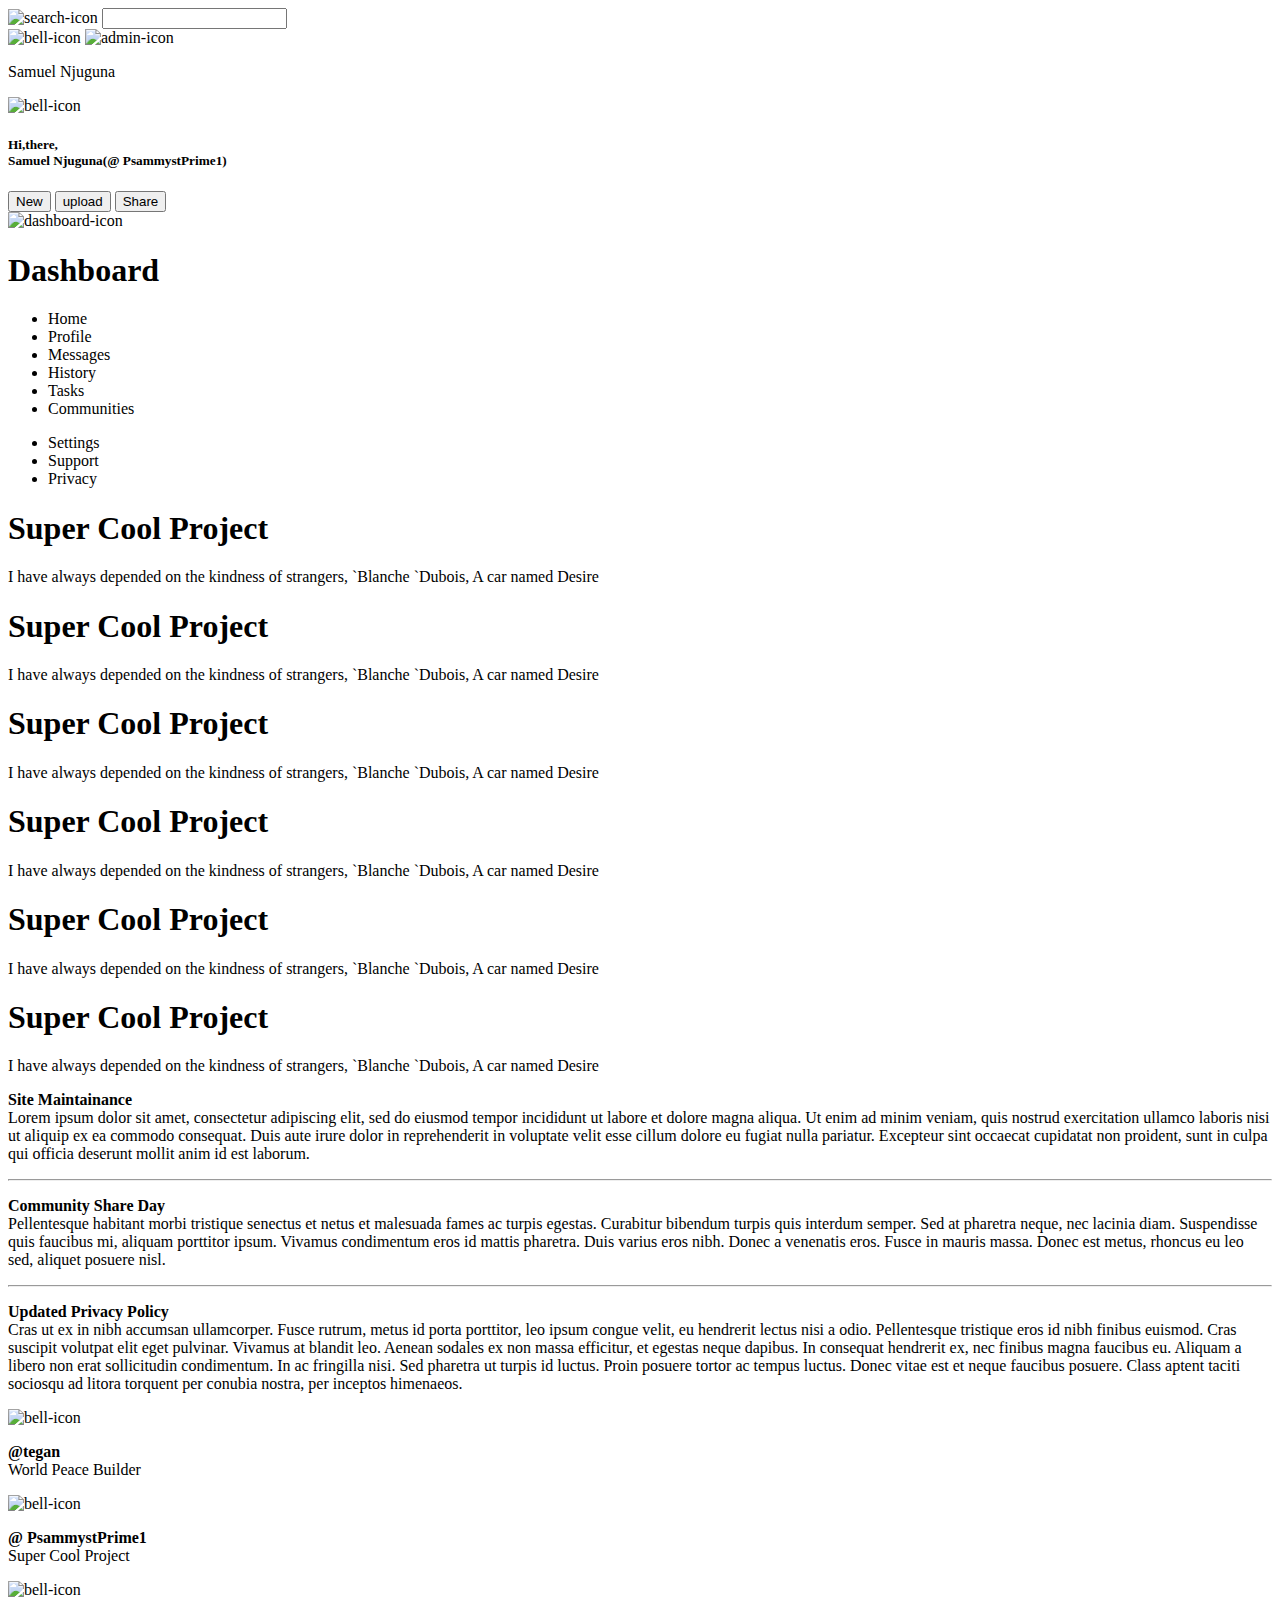
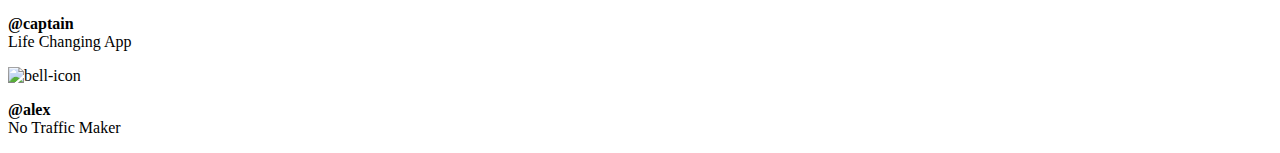
==== Admin.html @ 05f8319e "Update Admin.html" ====
<!DOCTYPE html>
<html lang="en">
<head>
    <meta charset="UTF-8">
    <meta name="viewport" content="width=device-width, initial-scale=1.0">
    <title>Admin</title>
    <link rel="stylesheet" href="Admin.css">
</head>
<body>
    <div class="container">
        <div class="header">
            <div class="first">
                <div class="left">
                     <img src="#" alt="search-icon">
                     <input type="text" name="search-bar" id="search-bar">
                </div>
                <div class="right">
                    <img src="" alt="bell-icon">
                    <img src="" alt="admin-icon">
                    <p>Samuel Njuguna</p>
                </div>
             </div>
            <div class="second">
                <div class="welcome">
                    <img src="#" alt="bell-icon">
                    <div class="greetings">
                      <h5>Hi,there,<br>Samuel Njuguna(@ PsammystPrime1)</h5>
                       
                    </div>
                </div>
                <div class="buttons">
                    <button>New</button>
                    <button>upload</button>
                    <button>Share</button>
                </div>
            </div>
        </div>

        <div class="dashboard">
            <div class="main">
                <img src="" alt="dashboard-icon">
                <h1>Dashboard</h1>
            </div>
            <div class="link1">
                <ul>
                    <li>Home</li>
                    <li>Profile</li>
                    <li>Messages</li>
                    <li>History</li>
                    <li>Tasks</li>
                    <li>Communities</li>
                </ul>
            </div>
            <div class="link2">
                <ul>
                    <li>Settings</li>
                    <li>Support</li>
                    <li>Privacy</li>
                </ul>
            </div>
        </div>

        <div class="articles">
            <div class="projects">
                <div class="card">
                    <h1>Super Cool Project</h1>
                    <p>I have always depended on the kindness of strangers, `Blanche `Dubois, A car named Desire</p>
                </div>
                <div class="card">
                    <h1>Super Cool Project</h1>
                    <p>I have always depended on the kindness of strangers, `Blanche `Dubois, A car named Desire</p>
                </div>
                <div class="card">
                    <h1>Super Cool Project</h1>
                    <p>I have always depended on the kindness of strangers, `Blanche `Dubois, A car named Desire</p>
                </div>
                <div class="card">
                    <h1>Super Cool Project</h1>
                    <p>I have always depended on the kindness of strangers, `Blanche `Dubois, A car named Desire</p>
                </div>
                <div class="card">
                    <h1>Super Cool Project</h1>
                    <p>I have always depended on the kindness of strangers, `Blanche `Dubois, A car named Desire</p>
                </div>
                <div class="card">
                    <h1>Super Cool Project</h1>
                    <p>I have always depended on the kindness of strangers, `Blanche `Dubois, A car named Desire</p>
                </div>
            </div>
            <div class="others">
            <div class="announcements">
                <div class="point">
                    <p><b>Site Maintainance </b><br>
                    Lorem  ipsum dolor sit amet, consectetur adipiscing elit, sed do eiusmod tempor incididunt ut labore et dolore magna aliqua. Ut enim ad minim veniam, quis nostrud exercitation ullamco laboris nisi ut aliquip ex ea commodo consequat. Duis aute irure dolor in reprehenderit in voluptate velit esse cillum dolore eu fugiat nulla pariatur. Excepteur sint occaecat cupidatat non proident, sunt in culpa qui officia deserunt mollit anim id est laborum.</p>
                     <hr>
                </div>
                <div class="point">
                    <p><b>Community Share Day</b><br>
                    Pellentesque habitant morbi tristique senectus et netus et malesuada fames ac turpis egestas. Curabitur bibendum turpis quis interdum semper. Sed at pharetra neque, nec lacinia diam. Suspendisse quis faucibus mi, aliquam porttitor ipsum. Vivamus condimentum eros id mattis pharetra. Duis varius eros nibh. Donec a venenatis eros. Fusce in mauris massa. Donec est metus, rhoncus eu leo sed, aliquet posuere nisl.</p>
                       <hr> 
                </div>
                <div class="point">
                    <p><b>Updated Privacy Policy</b><br>
                    Cras ut ex in nibh accumsan ullamcorper. Fusce rutrum, metus id porta porttitor, leo ipsum congue velit, eu hendrerit lectus nisi a odio. Pellentesque tristique eros id nibh finibus euismod. Cras suscipit volutpat elit eget pulvinar. Vivamus at blandit leo. Aenean sodales ex non massa efficitur, et egestas neque dapibus. In consequat hendrerit ex, nec finibus magna faucibus eu. Aliquam a libero non erat sollicitudin condimentum. In ac fringilla nisi. Sed pharetra ut turpis id luctus. Proin posuere tortor ac tempus luctus. Donec vitae est et neque faucibus posuere. Class aptent taciti sociosqu ad litora torquent per conubia nostra, per inceptos himenaeos.</p>
                </div>
            </div>
            <div class="trending">
                <div class="trenders" id="one">
                    <img src="#" alt="bell-icon">
                    <div class="tegan">                    
                      <p><b>@tegan</b><br>
                       World Peace Builder</p>
                </div>
                <div class="trenders" id="two">
                    <img src="#" alt="bell-icon">
                    <div class="PsammystPrime1">                                               
                        <p><b>@ PsammystPrime1</b><br>
                            Super Cool Project</p>
                </div>
                <div class="trenders" id="three">
                    <img src="#" alt="bell-icon">
                    <div class="captain">                
                       <p><b>@captain</b><br>
                        Life Changing App</p>
                </div>
                <div class="trenders" id="four">
                    <img src="#" alt="bell-icon">
                    <div class="alex">
                       <p><b>@alex</b><br>
                       No Traffic Maker </p>

                </div>
            </div>
            </div>
        </div>

    </div>
</body>
</html>
---- Admin.css ----

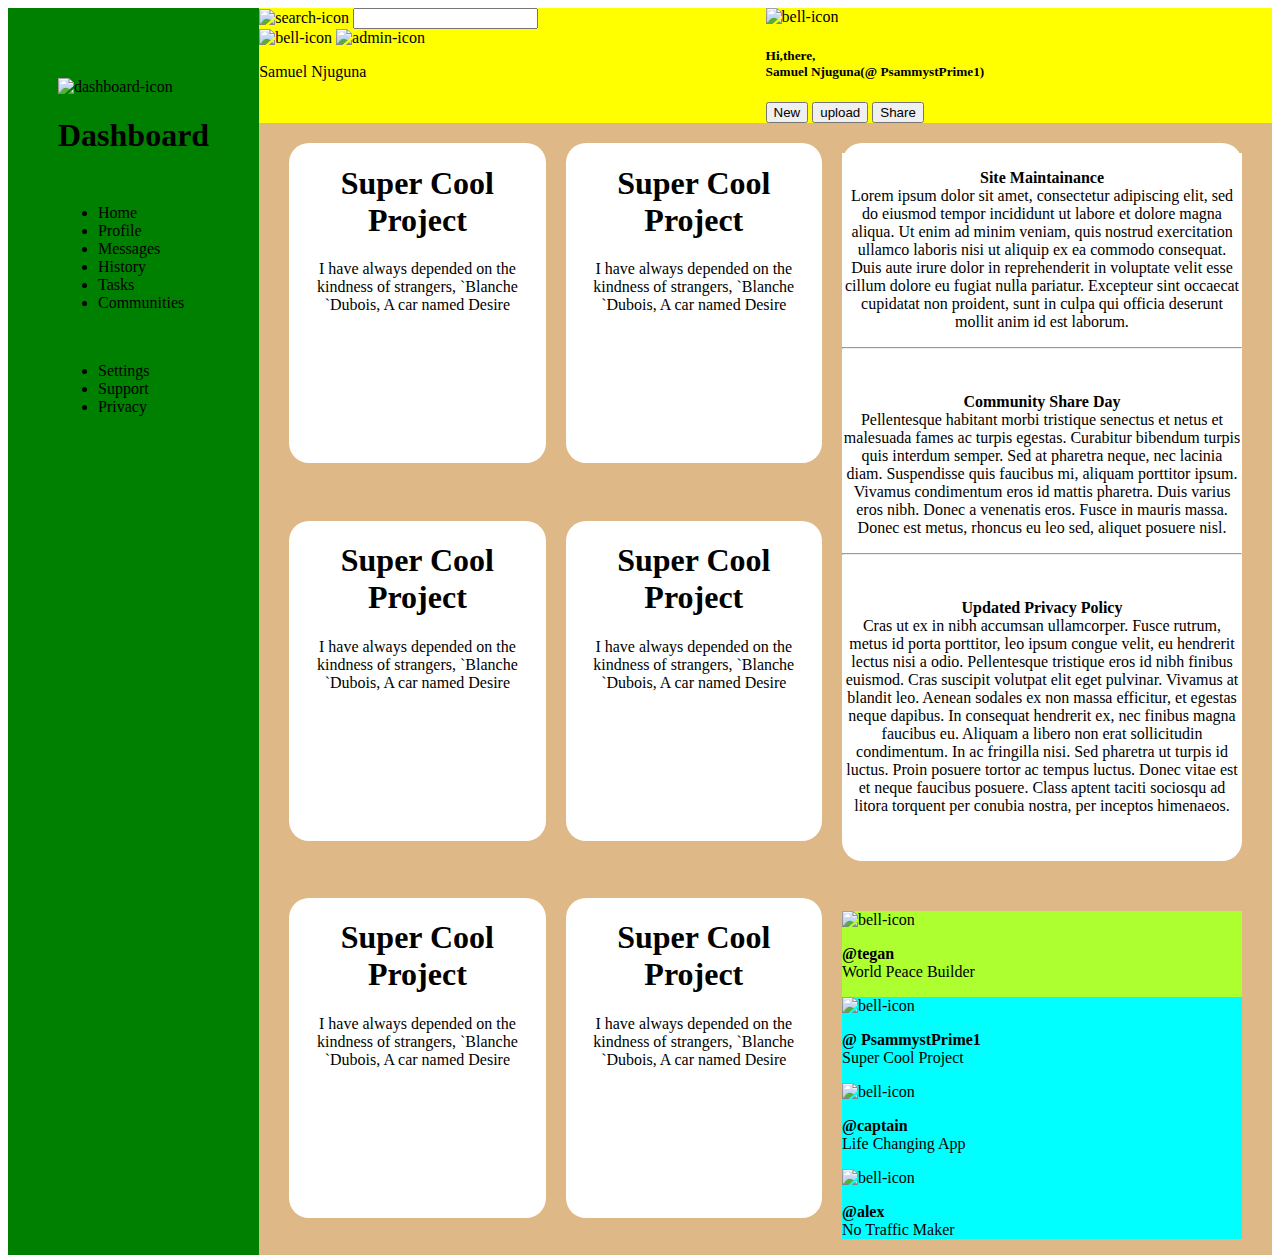
==== commit 88640f84: "Update Admin.html" ====
--- a/Admin.html
+++ b/Admin.html
@@ -9,7 +9,7 @@
 <body>
     <div class="container">
         <div class="header">
-            <div class="first">
+            <div class="top">
                 <div class="left">
                      <img src="#" alt="search-icon">
                      <input type="text" name="search-bar" id="search-bar">
@@ -20,13 +20,10 @@
                     <p>Samuel Njuguna</p>
                 </div>
              </div>
-            <div class="second">
-                <div class="welcome">
+            <div class="bottom">
+                <div class="b-left">
                     <img src="#" alt="bell-icon">
-                    <div class="greetings">
-                      <h5>Hi,there,<br>Samuel Njuguna(@ PsammystPrime1)</h5>
-                       
-                    </div>
+                    <h5>Hi,there,<br>Samuel Njuguna(@ PsammystPrime1)</h5>
                 </div>
                 <div class="buttons">
                     <button>New</button>
--- a/Admin.css
+++ b/Admin.css
@@ -1 +1,95 @@
 
+.container{
+    background: blue;
+    display: grid; 
+    height: 500px;
+
+
+    
+} 
+.header{
+   background: yellow;
+   grid-column: 2/4;
+   grid-row: 1/2;
+   display: grid;
+   grid-template-columns: repeat(2,1fr);
+}
+.first{
+   background: red;
+}
+
+.dashboard{
+   background: green;
+   grid-row: 1/3;
+   grid-column: 1/2;
+  padding-top: 20px;
+}
+.dashboard>div{
+   margin: 50px;
+}
+
+.articles{
+   display: grid;
+   grid-template-columns: 2fr  1fr;
+   background: burlywood;
+   gap: 20px;
+}
+
+.projects{
+   display: grid;
+   grid-template-columns:repeat(2,1fr) ;
+   gap: 20px;
+   padding: 20px 0px 0px 30px;
+
+}
+.card{
+   background: white;
+   height: 20em;
+   border-radius: 20px;
+   text-align: center;
+}
+.others{
+   background: burlywood(90, 29, 29);
+
+}
+.announcements{
+   background-color: white;
+  display: grid;
+  gap: 20px;
+  margin-top: 20px;
+  margin-bottom: 50px;
+  margin-right: 30px;
+  padding: 10px 0px 30px 0px;
+  border-radius: 20px;
+  grid-template-rows: repeat(3,minmax(100px 200px));
+}
+.point{
+   background-color: white;
+   text-align: center;
+}
+.point>p{
+   width: 400px;
+   }
+.trending{
+   background-color: blanchedalmond;
+   border-radius: 20px;
+   margin-right: 30px;
+
+   
+}
+.trenders{
+   background-color: aqua;
+
+   
+   
+}
+.trenders>div>p{
+   text-align: centesr;
+}
+#one{
+   background-color: greenyellow;
+   
+}
+.point>hr{
+ color: red;
+}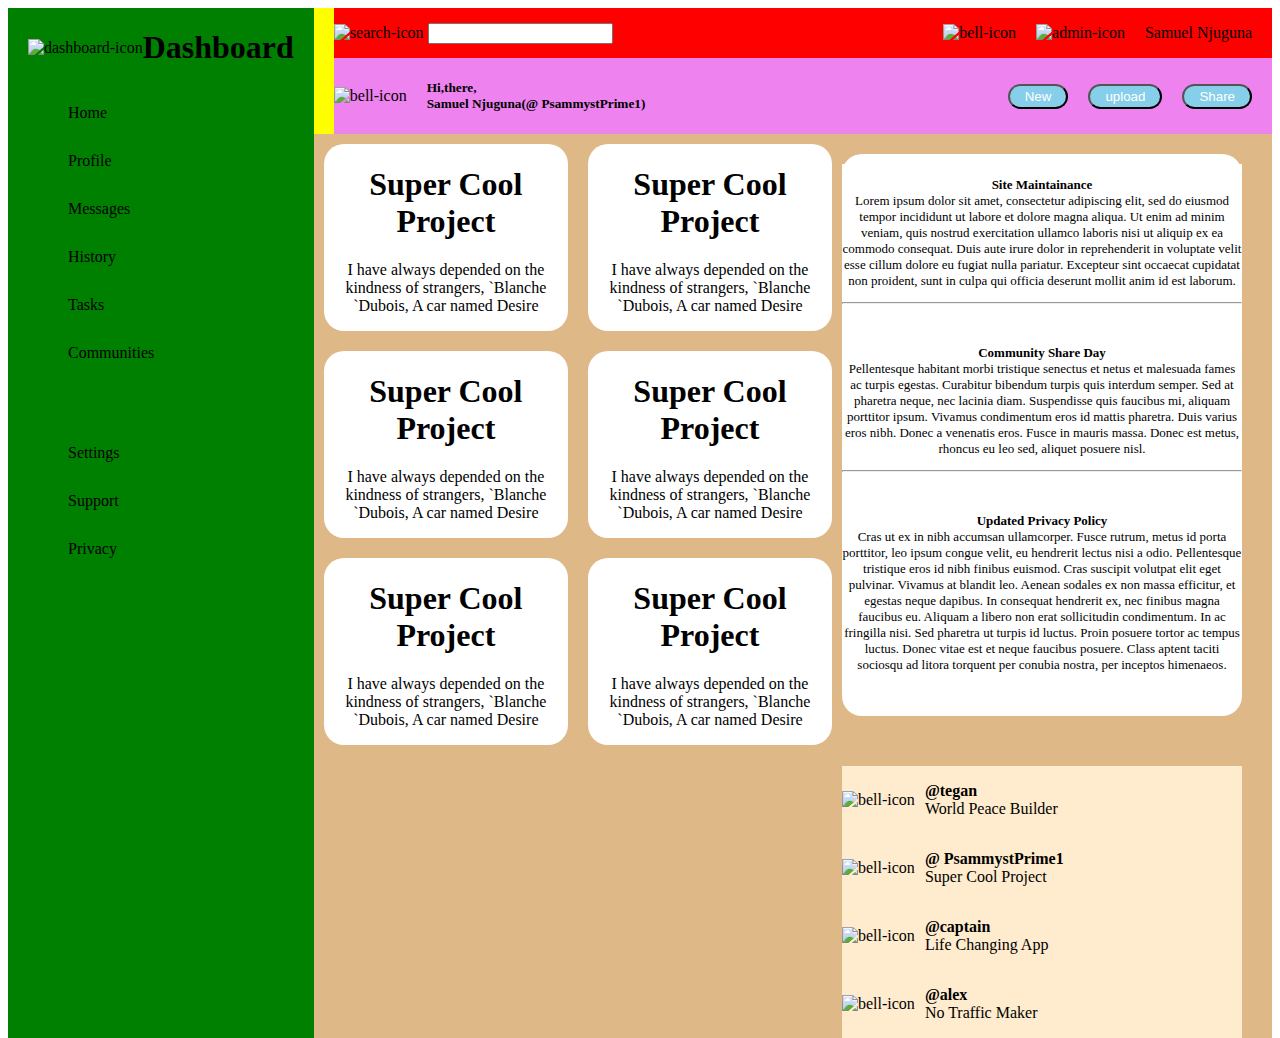
==== commit 9f01c319: "align class content" ====
--- a/Admin.html
+++ b/Admin.html
@@ -103,27 +103,26 @@
             </div>
             <div class="trending">
                 <div class="trenders" id="one">
-                    <img src="#" alt="bell-icon">
-                    <div class="tegan">                    
+                    <img src="#" alt="bell-icon">                  
                       <p><b>@tegan</b><br>
                        World Peace Builder</p>
                 </div>
                 <div class="trenders" id="two">
                     <img src="#" alt="bell-icon">
-                    <div class="PsammystPrime1">                                               
+                                                                
                         <p><b>@ PsammystPrime1</b><br>
                             Super Cool Project</p>
                 </div>
                 <div class="trenders" id="three">
                     <img src="#" alt="bell-icon">
-                    <div class="captain">                
+                                 
                        <p><b>@captain</b><br>
                         Life Changing App</p>
                 </div>
                 <div class="trenders" id="four">
                     <img src="#" alt="bell-icon">
-                    <div class="alex">
-                       <p><b>@alex</b><br>
+                    
+                    <p><b>@alex</b><br>
                        No Traffic Maker </p>
 
                 </div>
--- a/Admin.css
+++ b/Admin.css
@@ -2,49 +2,93 @@
 .container{
     background: blue;
     display: grid; 
-    height: 500px;
-
-
-    
+    height: 500px;    
 } 
+ul{
+   list-style: none;
+}
 .header{
    background: yellow;
    grid-column: 2/4;
    grid-row: 1/2;
    display: grid;
-   grid-template-columns: repeat(2,1fr);
+   padding-left: 20px;
+   /*grid-template-columns: repeat(2,1fr);*/
 }
-.first{
+.top{
    background: red;
+   display: flex;
+   justify-content: space-between;
+   align-items: center;
 }
-
+.right{
+      display: flex;
+      align-items: center;
+      gap: 20px;
+      padding-right: 20px;
+   }
+.bottom{
+   background: violet;
+   display: flex;
+   justify-content: space-between;
+   align-items: center;
+}
+.buttons{
+   display: flex;
+   gap: 20px;
+   padding-right: 20px;
+   border-radius: 20px;
+}
+button{
+   border-radius: 15px;
+   background-color: skyblue;
+   padding: 3px 15px 3px 15px;
+   color: white;
+}
+.b-left{
+   display: flex;
+   align-items: center;
+   gap: 20px;
+}
 .dashboard{
    background: green;
    grid-row: 1/3;
    grid-column: 1/2;
-  padding-top: 20px;
+   display: flex;
+   flex-direction: column;
+   padding: 0px 20px 20px 20px;
 }
-.dashboard>div{
-   margin: 50px;
+.main{
+   display: flex;
+   align-items: center;
+}
+.link1{
+margin-bottom: 50px;
+
+}
+ul{
+   display: flex;
+   flex-direction: column;
+   gap: 30px;
 }
 
 .articles{
    display: grid;
    grid-template-columns: 2fr  1fr;
    background: burlywood;
-   gap: 20px;
+   gap: 10px;
+   
 }
 
 .projects{
    display: grid;
    grid-template-columns:repeat(2,1fr) ;
+   grid-template-rows: repeat(3,min-content);
    gap: 20px;
-   padding: 20px 0px 0px 30px;
-
+   margin: 10px 0px 0px 10px;
 }
 .card{
    background: white;
-   height: 20em;
    border-radius: 20px;
    text-align: center;
 }
@@ -69,27 +113,17 @@
 }
 .point>p{
    width: 400px;
+   font-size: small;
    }
 .trending{
    background-color: blanchedalmond;
-   border-radius: 20px;
    margin-right: 30px;
+   display: flex;
+   flex-direction: column;
 
-   
 }
 .trenders{
-   background-color: aqua;
-
-   
-   
+      display: flex;
+     align-items: center;
+     gap: 10px;
 }
-.trenders>div>p{
-   text-align: centesr;
-}
-#one{
-   background-color: greenyellow;
-   
-}
-.point>hr{
- color: red;
-}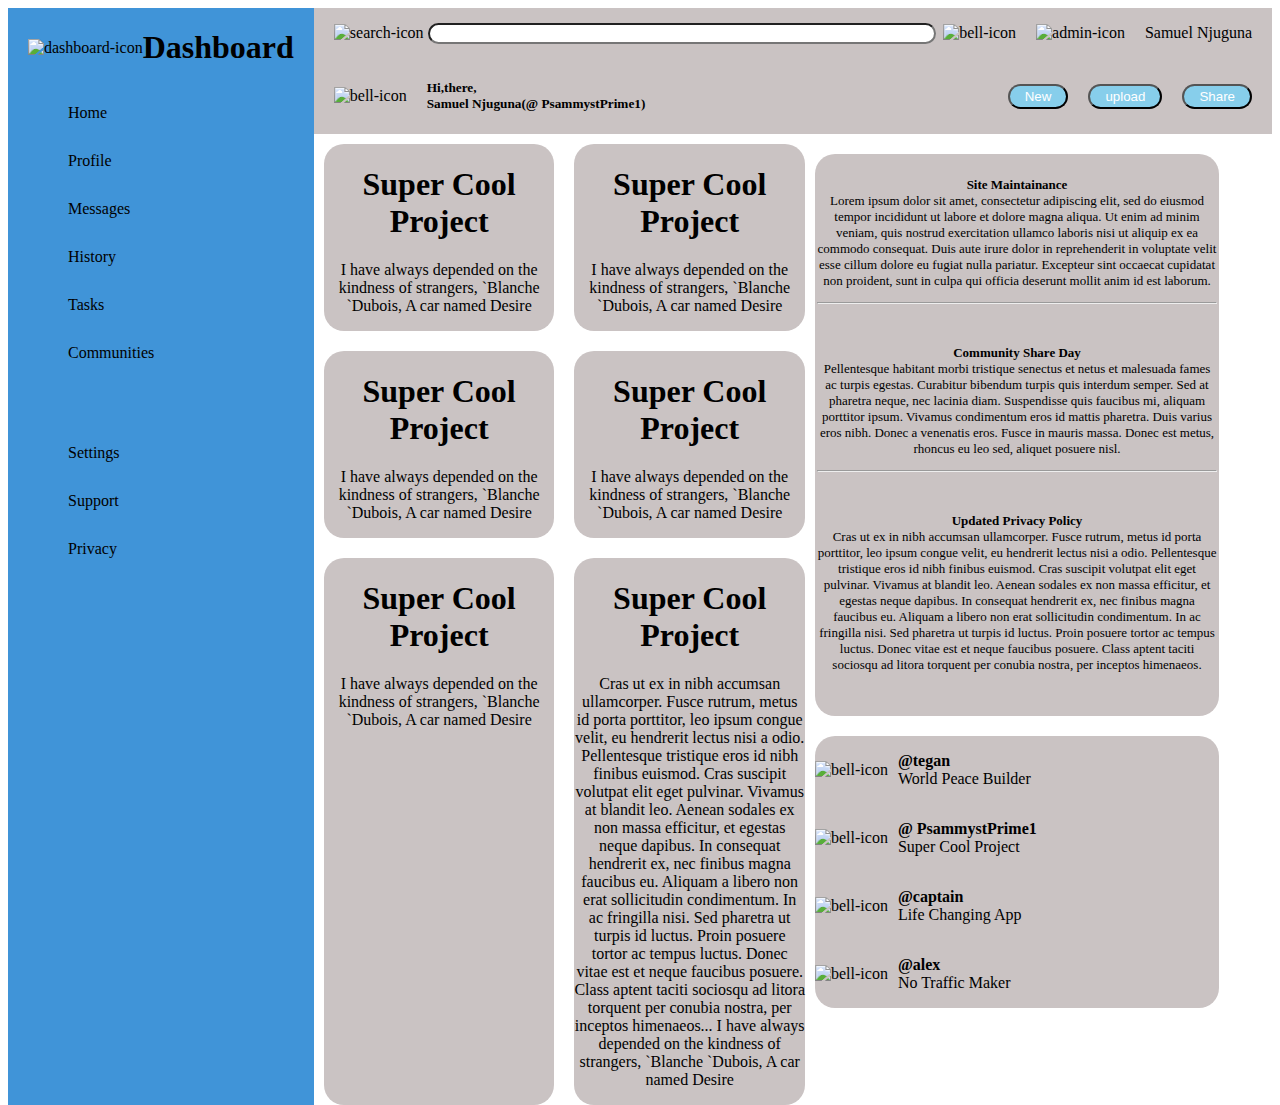
==== commit 8a7a2526: "update styles and name tags" ====
--- a/Admin.html
+++ b/Admin.html
@@ -21,7 +21,7 @@
                 </div>
              </div>
             <div class="bottom">
-                <div class="b-left">
+                <div class="bottom-left">
                     <img src="#" alt="bell-icon">
                     <h5>Hi,there,<br>Samuel Njuguna(@ PsammystPrime1)</h5>
                 </div>
@@ -81,7 +81,8 @@
                 </div>
                 <div class="card">
                     <h1>Super Cool Project</h1>
-                    <p>I have always depended on the kindness of strangers, `Blanche `Dubois, A car named Desire</p>
+                    <p>                    Cras ut ex in nibh accumsan ullamcorper. Fusce rutrum, metus id porta porttitor, leo ipsum congue velit, eu hendrerit lectus nisi a odio. Pellentesque tristique eros id nibh finibus euismod. Cras suscipit volutpat elit eget pulvinar. Vivamus at blandit leo. Aenean sodales ex non massa efficitur, et egestas neque dapibus. In consequat hendrerit ex, nec finibus magna faucibus eu. Aliquam a libero non erat sollicitudin condimentum. In ac fringilla nisi. Sed pharetra ut turpis id luctus. Proin posuere tortor ac tempus luctus. Donec vitae est et neque faucibus posuere. Class aptent taciti sociosqu ad litora torquent per conubia nostra, per inceptos himenaeos...
+                    I have always depended on the kindness of strangers, `Blanche `Dubois, A car named Desire</p>
                 </div>
             </div>
             <div class="others">
@@ -108,20 +109,17 @@
                        World Peace Builder</p>
                 </div>
                 <div class="trenders" id="two">
-                    <img src="#" alt="bell-icon">
-                                                                
+                    <img src="#" alt="bell-icon">                                                               
                         <p><b>@ PsammystPrime1</b><br>
                             Super Cool Project</p>
                 </div>
                 <div class="trenders" id="three">
-                    <img src="#" alt="bell-icon">
-                                 
+                    <img src="#" alt="bell-icon">                                 
                        <p><b>@captain</b><br>
                         Life Changing App</p>
                 </div>
                 <div class="trenders" id="four">
-                    <img src="#" alt="bell-icon">
-                    
+                    <img src="#" alt="bell-icon">    
                     <p><b>@alex</b><br>
                        No Traffic Maker </p>
 
--- a/Admin.css
+++ b/Admin.css
@@ -1,6 +1,5 @@
 
 .container{
-    background: blue;
     display: grid; 
     height: 500px;    
 } 
@@ -8,15 +7,14 @@
    list-style: none;
 }
 .header{
-   background: yellow;
+   background: rgb(202, 195, 195);
    grid-column: 2/4;
    grid-row: 1/2;
    display: grid;
    padding-left: 20px;
-   /*grid-template-columns: repeat(2,1fr);*/
 }
 .top{
-   background: red;
+   background: rgb(202, 195, 195);
    display: flex;
    justify-content: space-between;
    align-items: center;
@@ -28,7 +26,7 @@
       padding-right: 20px;
    }
 .bottom{
-   background: violet;
+   background: rgb(202, 195, 195);
    display: flex;
    justify-content: space-between;
    align-items: center;
@@ -45,13 +43,13 @@
    padding: 3px 15px 3px 15px;
    color: white;
 }
-.b-left{
+.bottom-left{
    display: flex;
    align-items: center;
    gap: 20px;
 }
 .dashboard{
-   background: green;
+   background: rgb(64, 148, 216);
    grid-row: 1/3;
    grid-column: 1/2;
    display: flex;
@@ -70,12 +68,16 @@
    display: flex;
    flex-direction: column;
    gap: 30px;
+   font-size: medium;
+}
+input{
+   border-radius: 20px;
+   width: 500px;
 }
 
 .articles{
    display: grid;
    grid-template-columns: 2fr  1fr;
-   background: burlywood;
    gap: 10px;
    
 }
@@ -88,7 +90,7 @@
    margin: 10px 0px 0px 10px;
 }
 .card{
-   background: white;
+   background: rgb(202, 195, 195);
    border-radius: 20px;
    text-align: center;
 }
@@ -97,18 +99,18 @@
 
 }
 .announcements{
-   background-color: white;
+   background-color: rgb(202, 195, 195);
   display: grid;
   gap: 20px;
   margin-top: 20px;
-  margin-bottom: 50px;
+  margin-bottom: 20px;
   margin-right: 30px;
-  padding: 10px 0px 30px 0px;
+  padding: 10px 2px 30px 2px;
   border-radius: 20px;
   grid-template-rows: repeat(3,minmax(100px 200px));
+
 }
 .point{
-   background-color: white;
    text-align: center;
 }
 .point>p{
@@ -116,8 +118,9 @@
    font-size: small;
    }
 .trending{
-   background-color: blanchedalmond;
+   background-color: rgb(202, 195, 195);
    margin-right: 30px;
+   border-radius: 20px;
    display: flex;
    flex-direction: column;
 
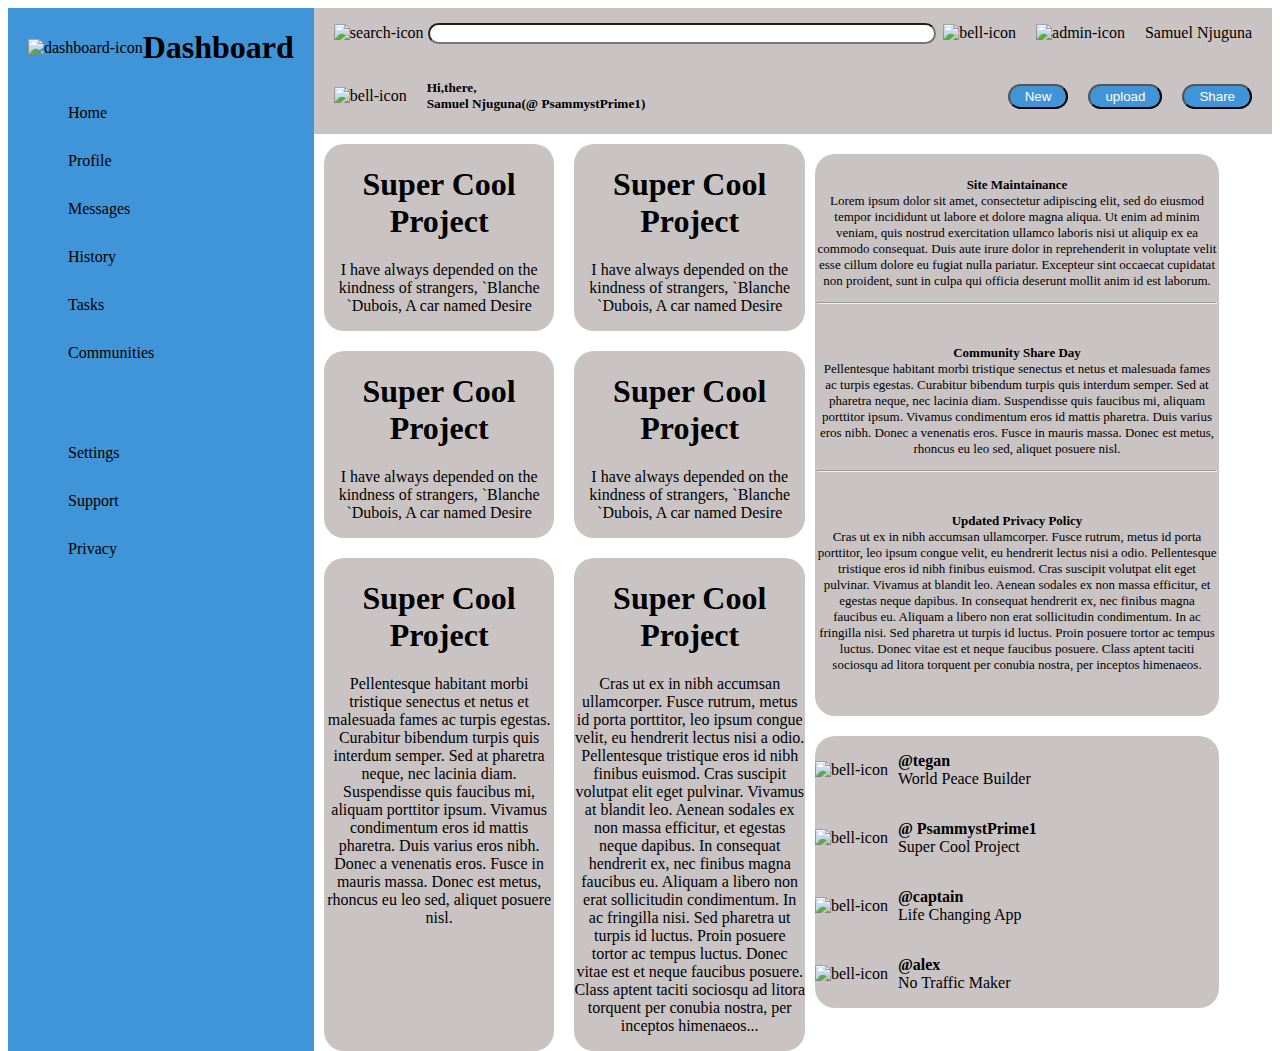
==== commit 0d40e14a: "update styles" ====
--- a/Admin.html
+++ b/Admin.html
@@ -77,12 +77,13 @@
                 </div>
                 <div class="card">
                     <h1>Super Cool Project</h1>
-                    <p>I have always depended on the kindness of strangers, `Blanche `Dubois, A car named Desire</p>
+                    <p> Pellentesque habitant morbi tristique senectus et netus et malesuada fames ac turpis egestas. Curabitur bibendum turpis quis interdum semper. Sed at pharetra neque, nec lacinia diam. Suspendisse quis faucibus mi, aliquam porttitor ipsum. Vivamus condimentum eros id mattis pharetra. Duis varius eros nibh. Donec a venenatis eros. Fusce in mauris massa. Donec est metus, rhoncus eu leo sed, aliquet posuere nisl.</p>
+
                 </div>
                 <div class="card">
                     <h1>Super Cool Project</h1>
-                    <p>                    Cras ut ex in nibh accumsan ullamcorper. Fusce rutrum, metus id porta porttitor, leo ipsum congue velit, eu hendrerit lectus nisi a odio. Pellentesque tristique eros id nibh finibus euismod. Cras suscipit volutpat elit eget pulvinar. Vivamus at blandit leo. Aenean sodales ex non massa efficitur, et egestas neque dapibus. In consequat hendrerit ex, nec finibus magna faucibus eu. Aliquam a libero non erat sollicitudin condimentum. In ac fringilla nisi. Sed pharetra ut turpis id luctus. Proin posuere tortor ac tempus luctus. Donec vitae est et neque faucibus posuere. Class aptent taciti sociosqu ad litora torquent per conubia nostra, per inceptos himenaeos...
-                    I have always depended on the kindness of strangers, `Blanche `Dubois, A car named Desire</p>
+                    <p>Cras ut ex in nibh accumsan ullamcorper. Fusce rutrum, metus id porta porttitor, leo ipsum congue velit, eu hendrerit lectus nisi a odio. Pellentesque tristique eros id nibh finibus euismod. Cras suscipit volutpat elit eget pulvinar. Vivamus at blandit leo. Aenean sodales ex non massa efficitur, et egestas neque dapibus. In consequat hendrerit ex, nec finibus magna faucibus eu. Aliquam a libero non erat sollicitudin condimentum. In ac fringilla nisi. Sed pharetra ut turpis id luctus. Proin posuere tortor ac tempus luctus. Donec vitae est et neque faucibus posuere. Class aptent taciti sociosqu ad litora torquent per conubia nostra, per inceptos himenaeos...
+                    </p>
                 </div>
             </div>
             <div class="others">
--- a/Admin.css
+++ b/Admin.css
@@ -39,9 +39,12 @@
 }
 button{
    border-radius: 15px;
-   background-color: skyblue;
+   background-color: rgb(64, 148, 216);
    padding: 3px 15px 3px 15px;
    color: white;
+}
+button:hover{
+   background-color: aquamarine;
 }
 .bottom-left{
    display: flex;
@@ -69,6 +72,9 @@
    flex-direction: column;
    gap: 30px;
    font-size: medium;
+}
+li:hover{
+   background-color: aquamarine;
 }
 input{
    border-radius: 20px;
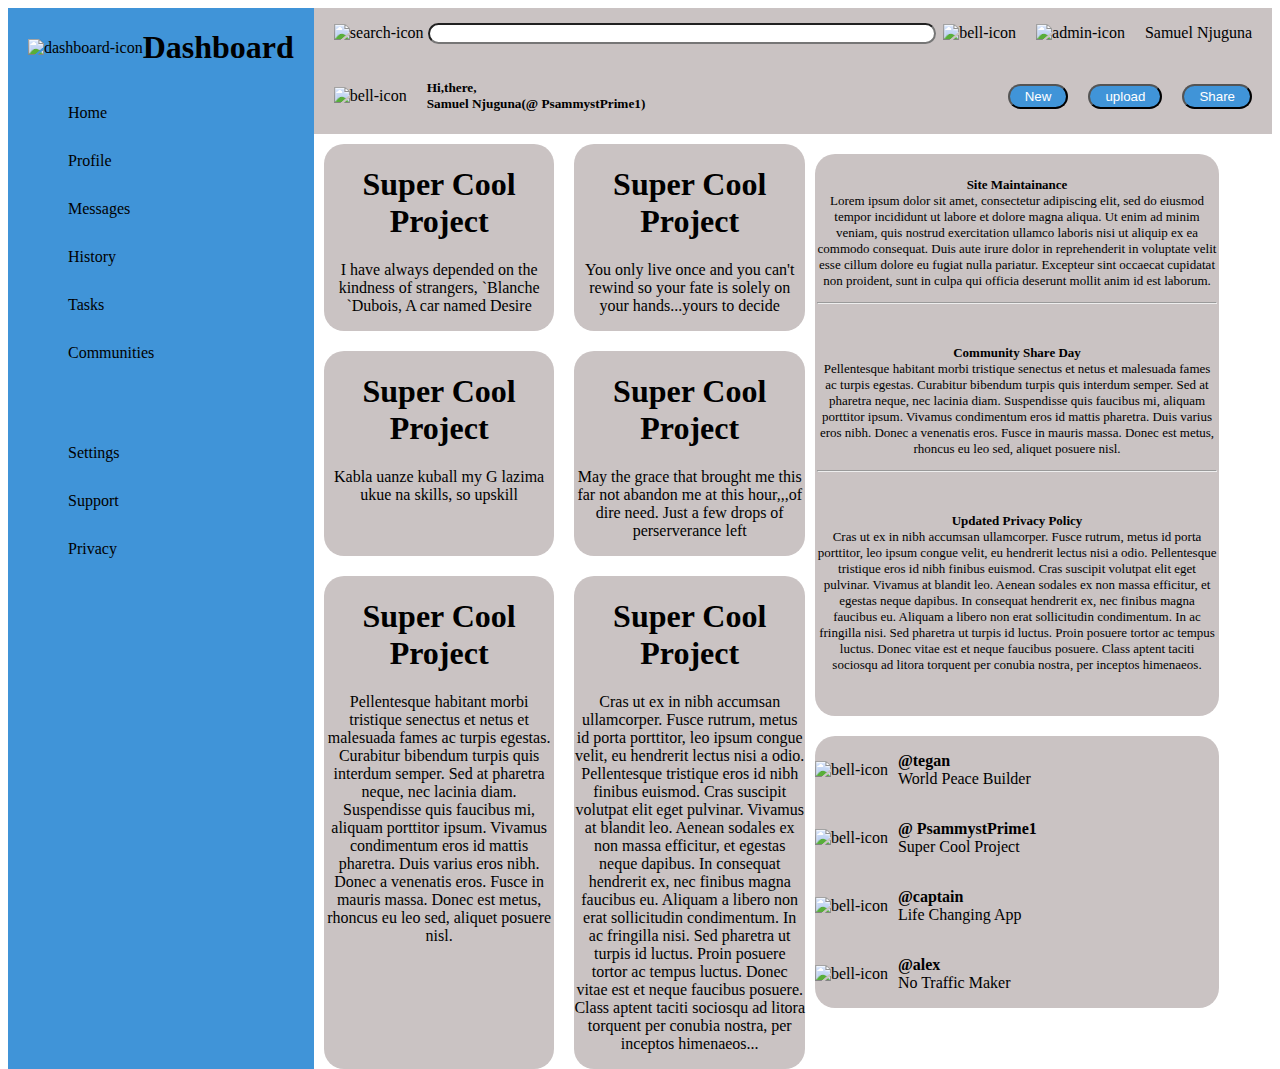
==== commit 2d4c2996: "Update Admin.html" ====
--- a/Admin.html
+++ b/Admin.html
@@ -65,15 +65,15 @@
                 </div>
                 <div class="card">
                     <h1>Super Cool Project</h1>
-                    <p>I have always depended on the kindness of strangers, `Blanche `Dubois, A car named Desire</p>
+                    <p>You only live once and you can't rewind so your fate is solely on your hands...yours to decide</p>
                 </div>
                 <div class="card">
                     <h1>Super Cool Project</h1>
-                    <p>I have always depended on the kindness of strangers, `Blanche `Dubois, A car named Desire</p>
+                    <p>Kabla uanze kuball my G lazima ukue na skills, so upskill</p>
                 </div>
                 <div class="card">
                     <h1>Super Cool Project</h1>
-                    <p>I have always depended on the kindness of strangers, `Blanche `Dubois, A car named Desire</p>
+                    <p>May the grace that brought me this far not abandon me at this hour,,,of dire need. Just a few drops of perserverance left</p>
                 </div>
                 <div class="card">
                     <h1>Super Cool Project</h1>
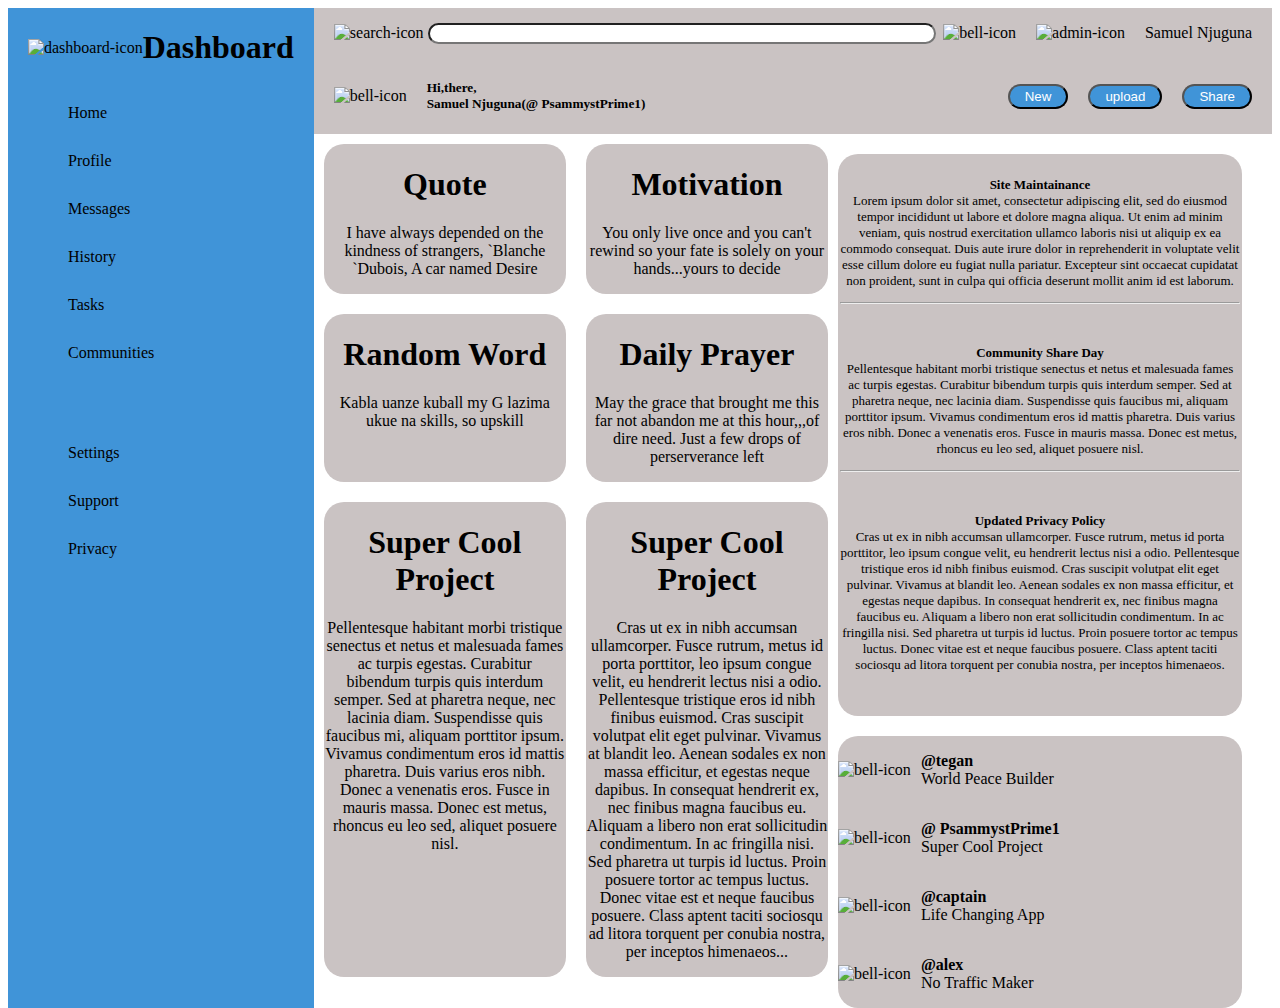
==== commit 276a7171: "Update Admin.html" ====
--- a/Admin.html
+++ b/Admin.html
@@ -60,19 +60,19 @@
         <div class="articles">
             <div class="projects">
                 <div class="card">
-                    <h1>Super Cool Project</h1>
+                    <h1>Quote</h1>
                     <p>I have always depended on the kindness of strangers, `Blanche `Dubois, A car named Desire</p>
                 </div>
                 <div class="card">
-                    <h1>Super Cool Project</h1>
+                    <h1>Motivation</h1>
                     <p>You only live once and you can't rewind so your fate is solely on your hands...yours to decide</p>
                 </div>
                 <div class="card">
-                    <h1>Super Cool Project</h1>
+                    <h1>Random Word</h1>
                     <p>Kabla uanze kuball my G lazima ukue na skills, so upskill</p>
                 </div>
                 <div class="card">
-                    <h1>Super Cool Project</h1>
+                    <h1>Daily Prayer</h1>
                     <p>May the grace that brought me this far not abandon me at this hour,,,of dire need. Just a few drops of perserverance left</p>
                 </div>
                 <div class="card">
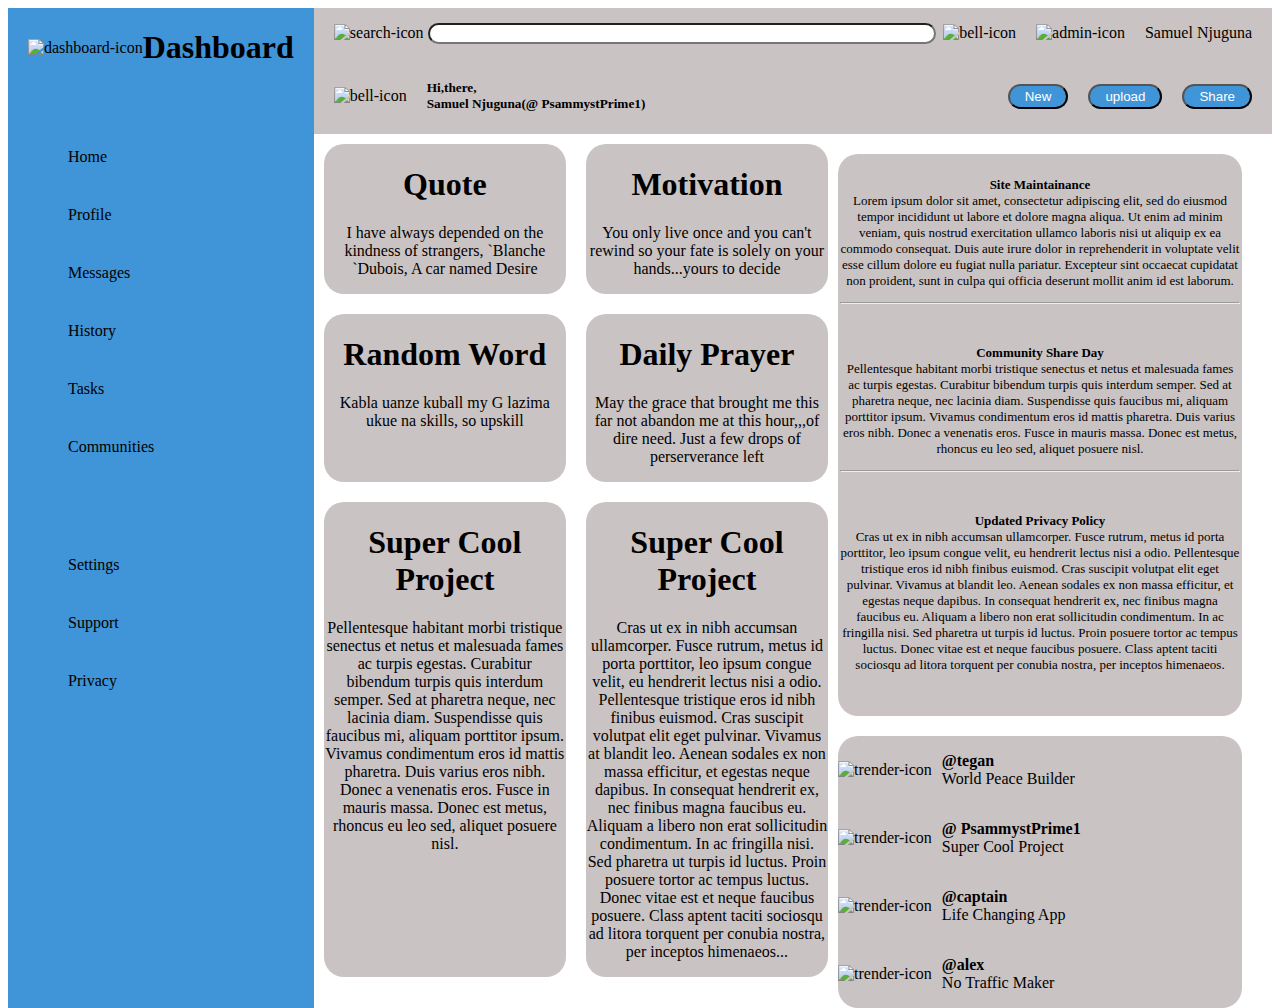
==== commit 9074357e: "change flow from flex to grid" ====
--- a/Admin.html
+++ b/Admin.html
@@ -105,22 +105,22 @@
             </div>
             <div class="trending">
                 <div class="trenders" id="one">
-                    <img src="#" alt="bell-icon">                  
+                    <img src="#" alt="trender-icon">                  
                       <p><b>@tegan</b><br>
                        World Peace Builder</p>
                 </div>
                 <div class="trenders" id="two">
-                    <img src="#" alt="bell-icon">                                                               
+                    <img src="#" alt="trender-icon">                                                               
                         <p><b>@ PsammystPrime1</b><br>
                             Super Cool Project</p>
                 </div>
                 <div class="trenders" id="three">
-                    <img src="#" alt="bell-icon">                                 
+                    <img src="#" alt="trender-icon">                                 
                        <p><b>@captain</b><br>
                         Life Changing App</p>
                 </div>
                 <div class="trenders" id="four">
-                    <img src="#" alt="bell-icon">    
+                    <img src="#" alt="trender-icon">    
                     <p><b>@alex</b><br>
                        No Traffic Maker </p>
 
--- a/Admin.css
+++ b/Admin.css
@@ -15,24 +15,29 @@
 }
 .top{
    background: rgb(202, 195, 195);
-   display: flex;
+   display: grid;
+   grid-auto-flow: column;
    justify-content: space-between;
    align-items: center;
 }
 .right{
-      display: flex;
+      display: grid;
+      grid-auto-flow: column;
       align-items: center;
       gap: 20px;
       padding-right: 20px;
    }
 .bottom{
    background: rgb(202, 195, 195);
-   display: flex;
+   display: grid;
+   grid-auto-flow: column;
    justify-content: space-between;
    align-items: center;
+  
 }
 .buttons{
-   display: flex;
+   display: grid;
+   grid-auto-flow: column;
    gap: 20px;
    padding-right: 20px;
    border-radius: 20px;
@@ -47,30 +52,31 @@
    background-color: aquamarine;
 }
 .bottom-left{
-   display: flex;
+   display: grid;
+   grid-auto-flow: column; 
    align-items: center;
    gap: 20px;
+  
 }
 .dashboard{
    background: rgb(64, 148, 216);
    grid-row: 1/3;
    grid-column: 1/2;
-   display: flex;
-   flex-direction: column;
    padding: 0px 20px 20px 20px;
 }
 .main{
-   display: flex;
-   align-items: center;
+   display:grid ;
+   grid-auto-flow: column;
+   align-items: center; 
+   
 }
 .link1{
-margin-bottom: 50px;
-
+   margin-top: 60px;
+margin-bottom: 100px;
 }
 ul{
-   display: flex;
-   flex-direction: column;
-   gap: 30px;
+   display: grid;
+   gap: 40px;
    font-size: medium;
 }
 li:hover{
@@ -85,7 +91,7 @@
    display: grid;
    grid-template-columns: 2fr  1fr;
    gap: 10px;
-   
+  
 }
 
 .projects{
@@ -127,12 +133,14 @@
    background-color: rgb(202, 195, 195);
    margin-right: 30px;
    border-radius: 20px;
-   display: flex;
-   flex-direction: column;
 
+  
 }
 .trenders{
-      display: flex;
-     align-items: center;
-     gap: 10px;
-}
+      display: grid;
+      grid-auto-flow: column;
+      align-items: center;
+      justify-content: start;
+      gap: 10px;
+    
+ }
